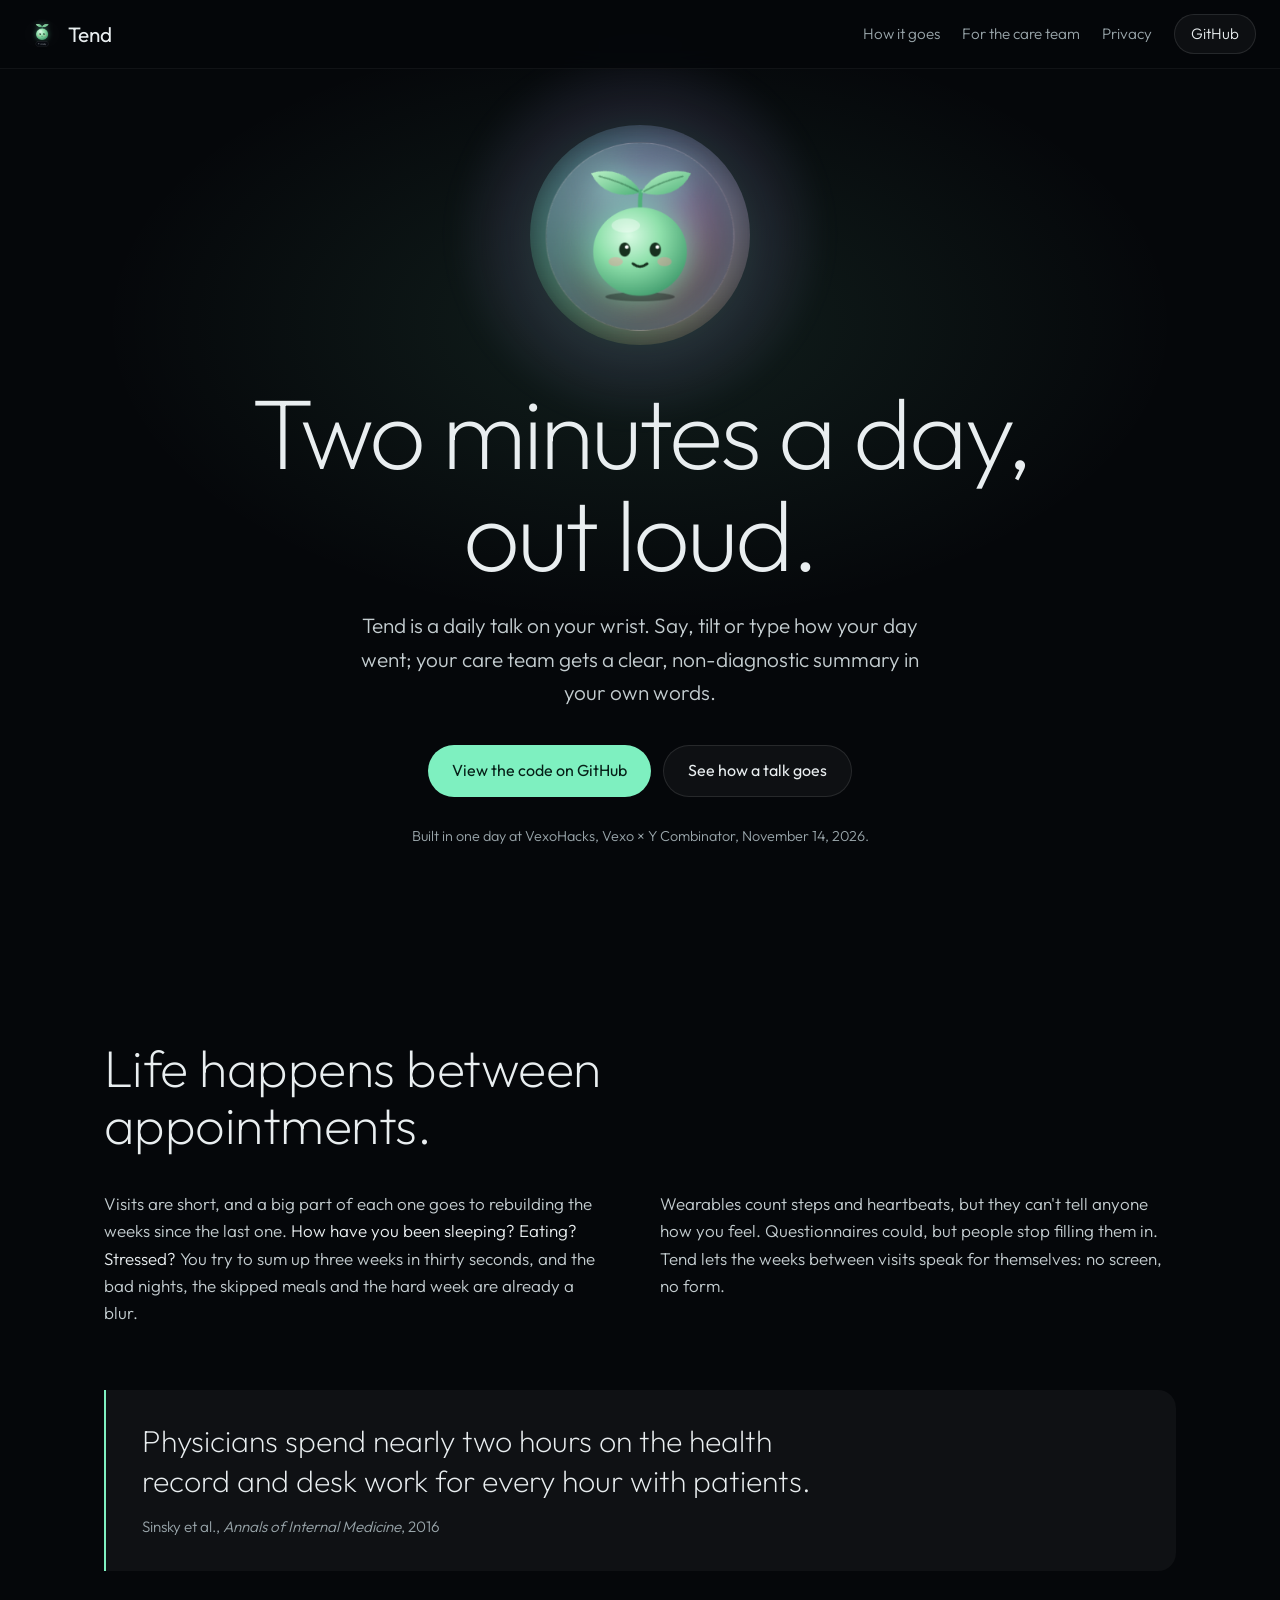
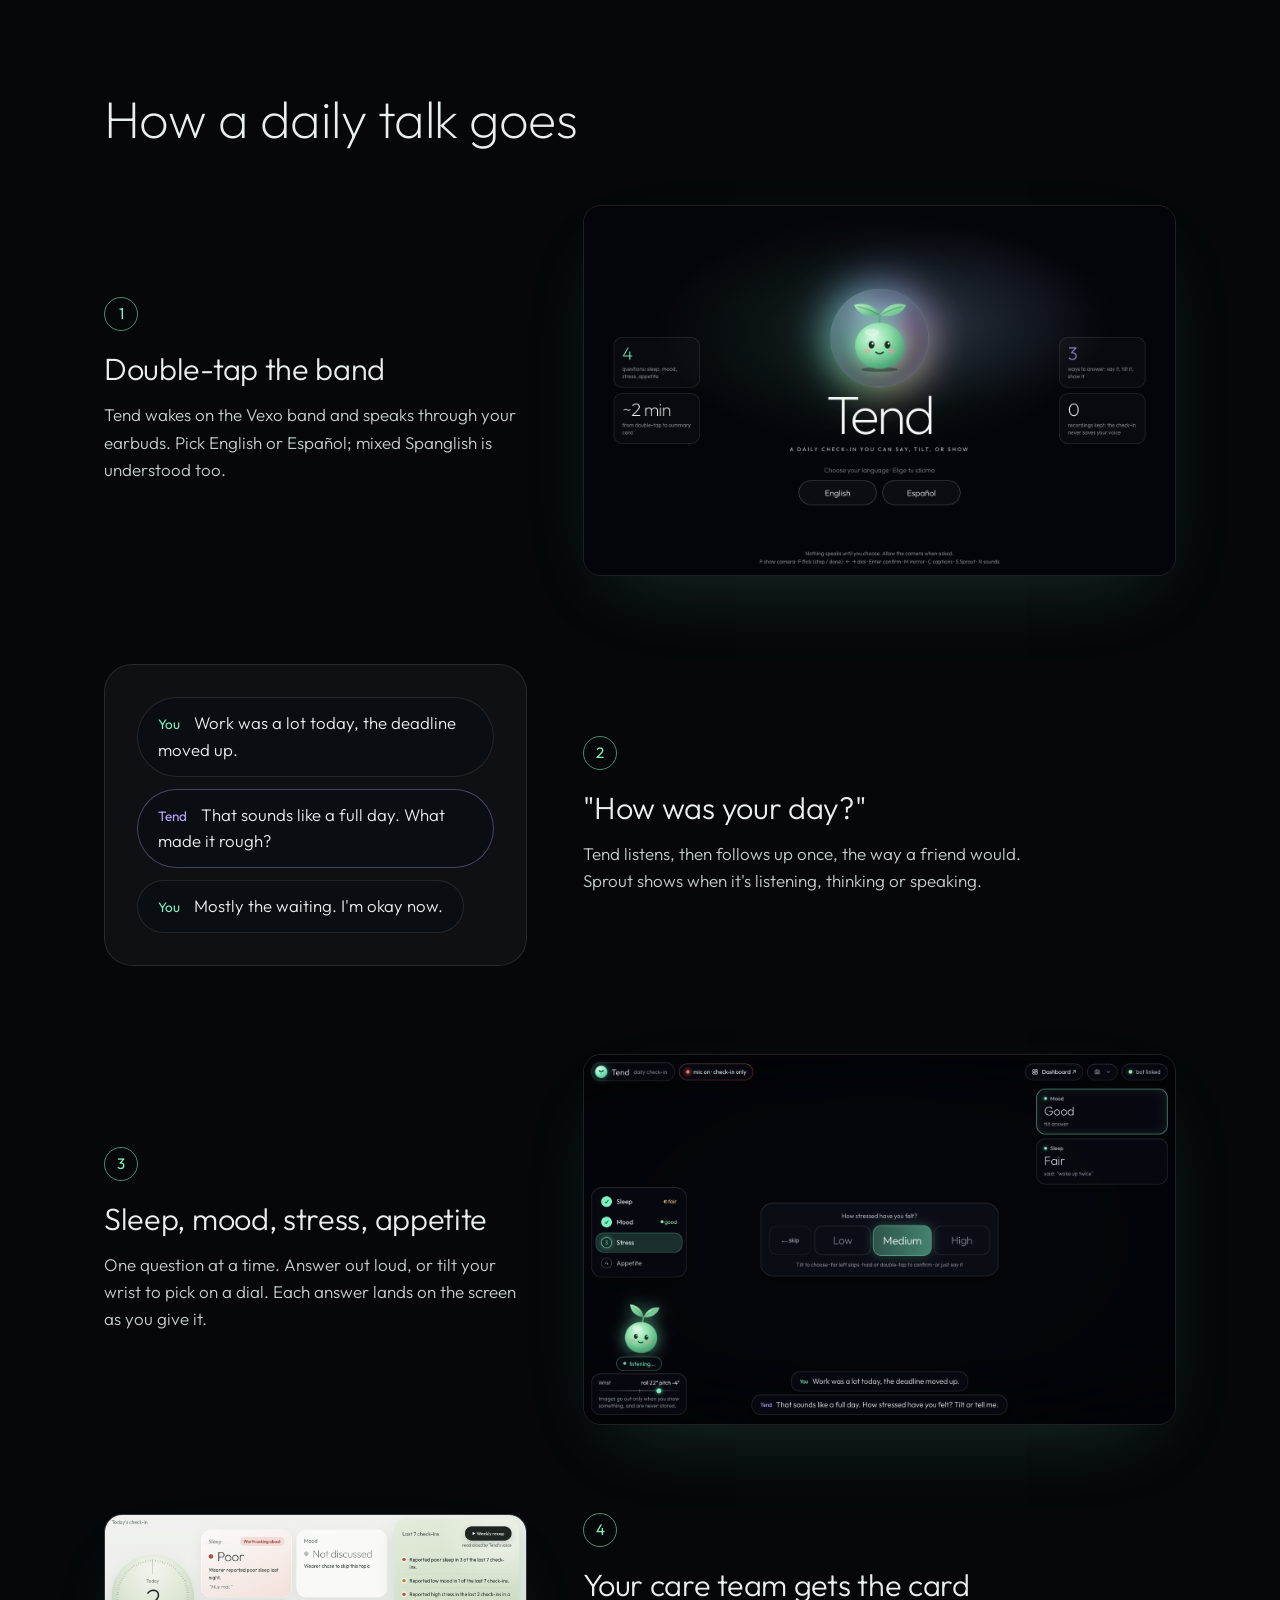
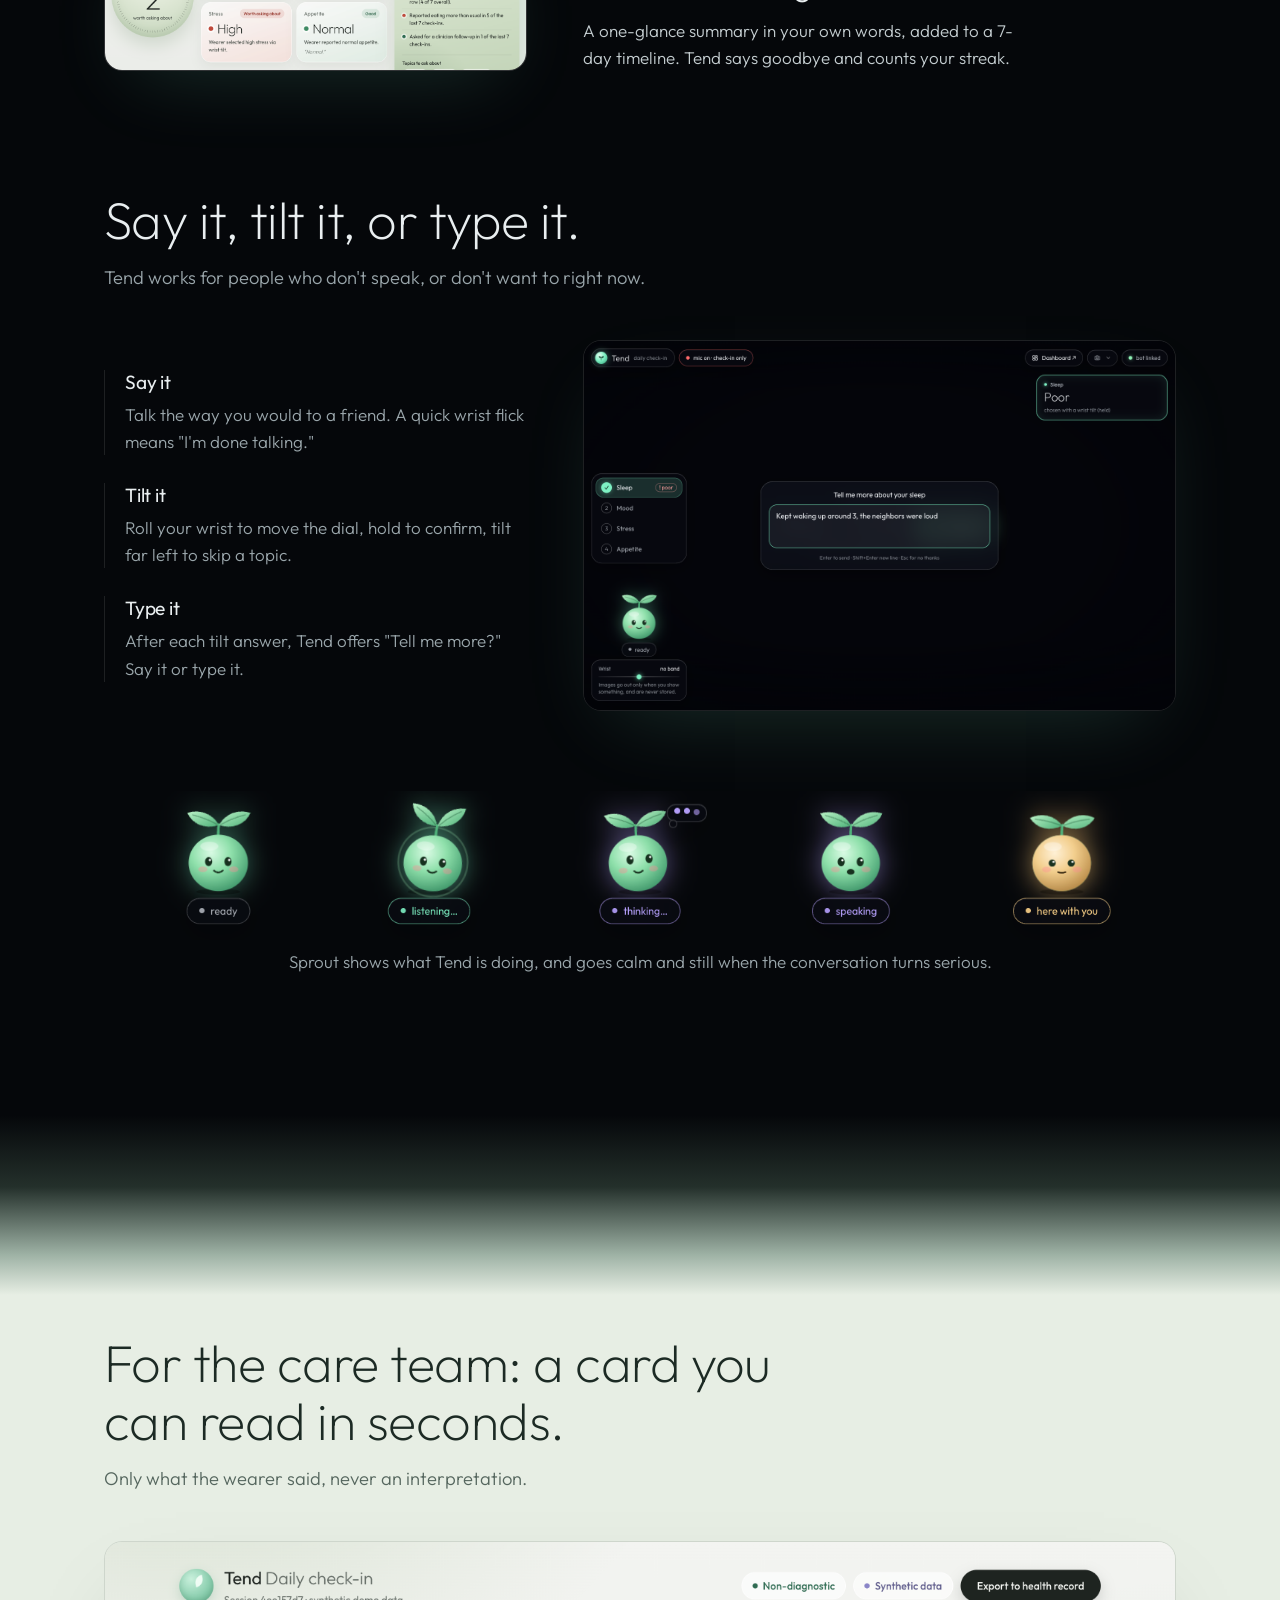
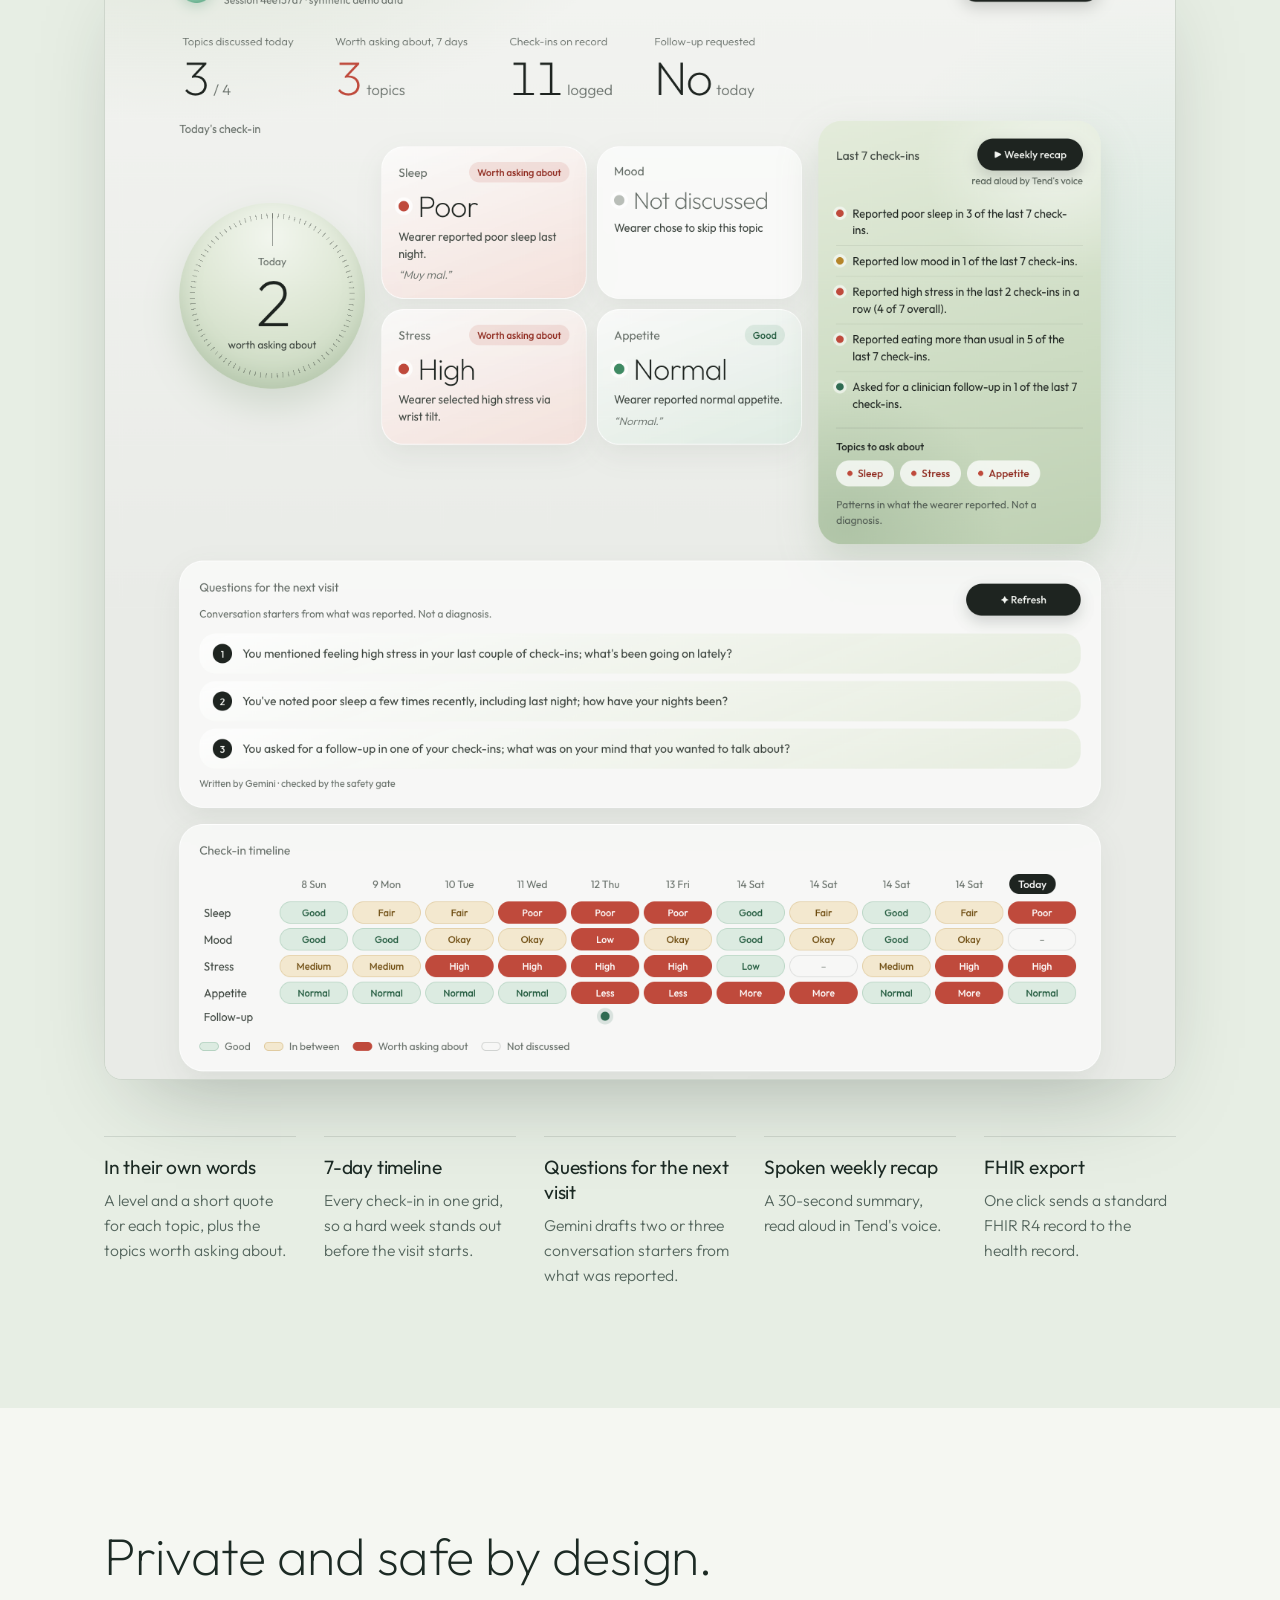
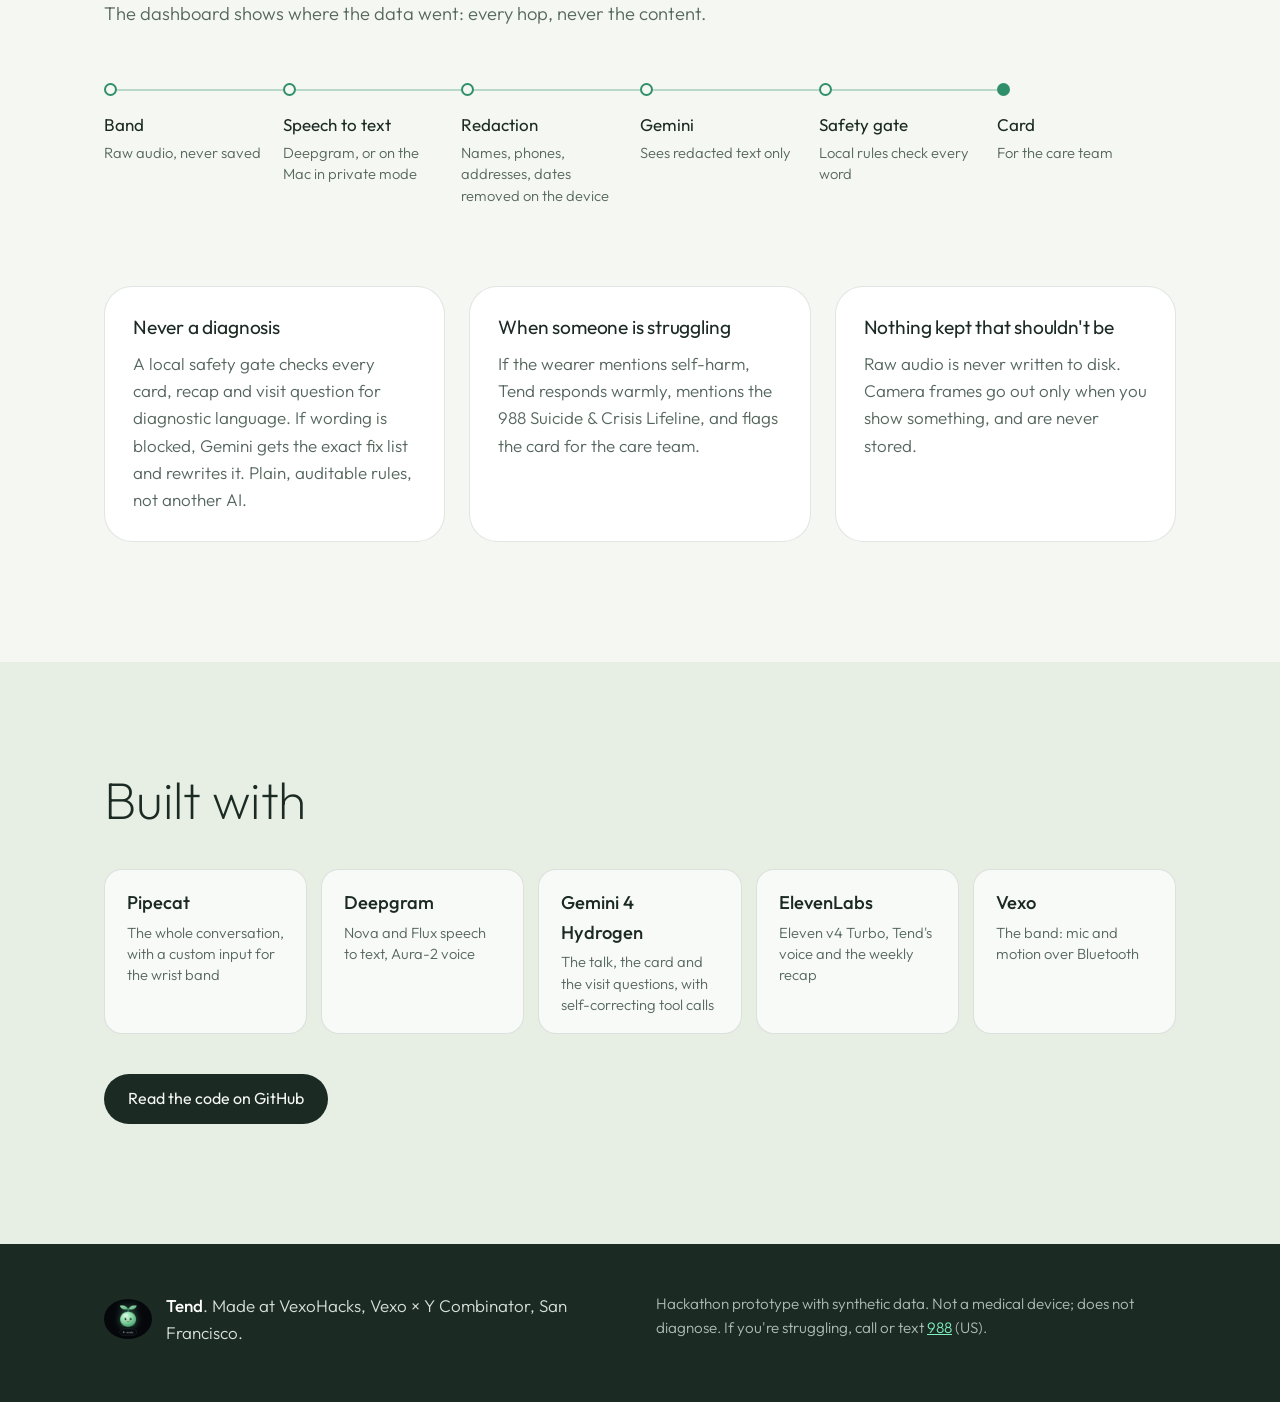
==== site/index.html @ bdfa95a0 "Landing page (static, Vercel-ready) in site/ Co-Authored-By: Claude Opus 5.5 <noreply@anthropic.com>" ====
<!doctype html>
<html lang="en">
<head>
<meta charset="utf-8">
<meta name="viewport" content="width=device-width, initial-scale=1">
<title>Tend: two minutes a day, out loud</title>
<meta name="description" content="Tend is a two-minute daily talk on your wrist. Say, tilt or type how your day went; your care team gets a clear, non-diagnostic summary in your own words.">
<meta property="og:title" content="Tend: two minutes a day, out loud">
<meta property="og:description" content="A two-minute daily talk on a wrist band. Your care team gets a clear, non-diagnostic summary in your own words.">
<meta property="og:image" content="assets/hud-start.png">
<meta name="theme-color" content="#05070a">
<link rel="icon" href="assets/sprout-hero.png">
<link rel="preconnect" href="https://fonts.googleapis.com">
<link rel="preconnect" href="https://fonts.gstatic.com" crossorigin>
<link href="https://fonts.googleapis.com/css2?family=Outfit:wght@200;300;400;500&display=swap" rel="stylesheet">
<link rel="stylesheet" href="assets/style.css">
</head>
<body>

<a class="skip" href="#main">Skip to content</a>

<header class="nav">
  <a class="brand" href="#top" aria-label="Tend, back to top">
    <img src="assets/sprout-ready.png" alt="" width="36" height="30">
    <span>Tend</span>
  </a>
  <nav aria-label="Sections">
    <a href="#how">How it goes</a>
    <a href="#care-team">For the care team</a>
    <a href="#privacy">Privacy</a>
    <a class="pill" href="https://github.com/jasqnlu/Vexo-Hacks-Bracelet">GitHub</a>
  </nav>
</header>

<main id="main">

<!-- HERO -->
<section class="hero" id="top">
  <div class="sprout-orb">
    <img src="assets/sprout-hero.png" alt="Sprout, Tend's seedling character: a round mint-green sprout with two leaves and a small smile, inside a glass bubble" width="280" height="280">
  </div>
  <h1>Two minutes a day,<br>out loud.</h1>
  <p class="lede">Tend is a daily talk on your wrist. Say, tilt or type how your day went; your care team gets a clear, non-diagnostic summary in your own words.</p>
  <div class="actions">
    <a class="btn btn-mint" href="https://github.com/jasqnlu/Vexo-Hacks-Bracelet">View the code on GitHub</a>
    <a class="btn btn-ghost" href="#how">See how a talk goes</a>
  </div>
  <p class="made">Built in one day at VexoHacks, Vexo × Y Combinator, November 14, 2026.</p>
</section>

<!-- PROBLEM -->
<section class="problem wrap">
  <h2>Life happens between appointments.</h2>
  <div class="problem-grid">
    <p>Visits are short, and a big part of each one goes to rebuilding the weeks since the last one. <em>How have you been sleeping? Eating? Stressed?</em> You try to sum up three weeks in thirty seconds, and the bad nights, the skipped meals and the hard week are already a blur.</p>
    <p>Wearables count steps and heartbeats, but they can't tell anyone how you feel. Questionnaires could, but people stop filling them in. Tend lets the weeks between visits speak for themselves: no screen, no form.</p>
  </div>
  <figure class="stat">
    <blockquote>Physicians spend nearly two hours on the health record and desk work for every hour with patients.</blockquote>
    <figcaption>Sinsky et al., <cite>Annals of Internal Medicine</cite>, 2016</figcaption>
  </figure>
</section>

<!-- HOW -->
<section class="how wrap" id="how">
  <h2>How a daily talk goes</h2>
  <ol class="steps">
    <li class="step">
      <div class="step-text">
        <span class="num" aria-hidden="true">1</span>
        <h3>Double-tap the band</h3>
        <p>Tend wakes on the Vexo band and speaks through your earbuds. Pick English or Español; mixed Spanglish is understood too.</p>
      </div>
      <figure class="shot"><img src="assets/hud-start.png" alt="Tend start screen: Sprout in a glowing bubble above the word Tend, with buttons for English and Español" loading="lazy" width="1440" height="900"></figure>
    </li>
    <li class="step">
      <div class="step-text">
        <span class="num" aria-hidden="true">2</span>
        <h3>"How was your day?"</h3>
        <p>Tend listens, then follows up once, the way a friend would. Sprout shows when it's listening, thinking or speaking.</p>
      </div>
      <figure class="talk" aria-label="Example exchange">
        <p class="bubble you"><b>You</b> Work was a lot today, the deadline moved up.</p>
        <p class="bubble tend"><b>Tend</b> That sounds like a full day. What made it rough?</p>
        <p class="bubble you"><b>You</b> Mostly the waiting. I'm okay now.</p>
      </figure>
    </li>
    <li class="step">
      <div class="step-text">
        <span class="num" aria-hidden="true">3</span>
        <h3>Sleep, mood, stress, appetite</h3>
        <p>One question at a time. Answer out loud, or tilt your wrist to pick on a dial. Each answer lands on the screen as you give it.</p>
      </div>
      <figure class="shot"><img src="assets/hud-live.png" alt="Live check-in screen: a dial asks how stressed you have felt with Low, Medium and High, Medium highlighted; captions show the wearer's words and Tend's reply" loading="lazy" width="1440" height="900"></figure>
    </li>
    <li class="step">
      <div class="step-text">
        <span class="num" aria-hidden="true">4</span>
        <h3>Your care team gets the card</h3>
        <p>A one-glance summary in your own words, added to a 7-day timeline. Tend says goodbye and counts your streak.</p>
      </div>
      <figure class="shot light"><img src="assets/dash-today.png" alt="Today on the care team dashboard: sleep poor with the quote Muy mal, mood not discussed, stress high chosen by wrist tilt, appetite normal" loading="lazy" width="1280" height="470"></figure>
    </li>
  </ol>
</section>

<!-- SAY TILT TYPE -->
<section class="modes wrap">
  <h2>Say it, tilt it, or type it.</h2>
  <p class="sub">Tend works for people who don't speak, or don't want to right now.</p>
  <div class="modes-grid">
    <ul class="mode-list">
      <li><h3>Say it</h3><p>Talk the way you would to a friend. A quick wrist flick means "I'm done talking."</p></li>
      <li><h3>Tilt it</h3><p>Roll your wrist to move the dial, hold to confirm, tilt far left to skip a topic.</p></li>
      <li><h3>Type it</h3><p>After each tilt answer, Tend offers "Tell me more?" Say it or type it.</p></li>
    </ul>
    <figure class="shot"><img src="assets/hud-typebox.png" alt="Tell me more about your sleep: a text box with the typed answer 'Kept waking up around 3, the neighbors were loud'" loading="lazy" width="1440" height="900"></figure>
  </div>
  <figure class="sprouts">
    <img src="assets/sprout-states.png" alt="Five Sprout states side by side: ready, listening, thinking, speaking, and here with you, where Sprout turns warm amber" loading="lazy" width="1440" height="200">
    <figcaption>Sprout shows what Tend is doing, and goes calm and still when the conversation turns serious.</figcaption>
  </figure>
</section>

<!-- CARE TEAM -->
<div class="dawn" aria-hidden="true"></div>
<section class="care" id="care-team">
  <div class="wrap">
    <h2>For the care team: a card you can read in seconds.</h2>
    <p class="sub">Only what the wearer said, never an interpretation.</p>
    <figure class="shot dash"><img src="assets/dashboard.png" alt="Full care team dashboard: today's four topic tiles, a 7-day overview with topics to ask about, three questions for the next visit, and a check-in timeline" loading="lazy" width="1440" height="1530"></figure>
    <ul class="care-grid">
      <li><h3>In their own words</h3><p>A level and a short quote for each topic, plus the topics worth asking about.</p></li>
      <li><h3>7-day timeline</h3><p>Every check-in in one grid, so a hard week stands out before the visit starts.</p></li>
      <li><h3>Questions for the next visit</h3><p>Gemini drafts two or three conversation starters from what was reported.</p></li>
      <li><h3>Spoken weekly recap</h3><p>A 30-second summary, read aloud in Tend's voice.</p></li>
      <li><h3>FHIR export</h3><p>One click sends a standard FHIR R4 record to the health record.</p></li>
    </ul>
  </div>
</section>

<!-- PRIVACY -->
<section class="privacy" id="privacy">
  <div class="wrap">
    <h2>Private and safe by design.</h2>
    <p class="sub">The dashboard shows where the data went: every hop, never the content.</p>
    <ol class="trail" aria-label="Where the data goes">
      <li><b>Band</b><span>Raw audio, never saved</span></li>
      <li><b>Speech to text</b><span>Deepgram, or on the Mac in private mode</span></li>
      <li><b>Redaction</b><span>Names, phones, addresses, dates removed on the device</span></li>
      <li><b>Gemini</b><span>Sees redacted text only</span></li>
      <li><b>Safety gate</b><span>Local rules check every word</span></li>
      <li><b>Card</b><span>For the care team</span></li>
    </ol>
    <div class="safety">
      <div>
        <h3>Never a diagnosis</h3>
        <p>A local safety gate checks every card, recap and visit question for diagnostic language. If wording is blocked, Gemini gets the exact fix list and rewrites it. Plain, auditable rules, not another AI.</p>
      </div>
      <div>
        <h3>When someone is struggling</h3>
        <p>If the wearer mentions self-harm, Tend responds warmly, mentions the 988 Suicide &amp; Crisis Lifeline, and flags the card for the care team.</p>
      </div>
      <div>
        <h3>Nothing kept that shouldn't be</h3>
        <p>Raw audio is never written to disk. Camera frames go out only when you show something, and are never stored.</p>
      </div>
    </div>
  </div>
</section>

<!-- BUILT WITH -->
<section class="built" id="built">
  <div class="wrap">
    <h2>Built with</h2>
    <ul class="badges">
      <li><b>Pipecat</b><span>The whole conversation, with a custom input for the wrist band</span></li>
      <li><b>Deepgram</b><span>Nova and Flux speech to text, Aura-2 voice</span></li>
      <li><b>Gemini 4 Hydrogen</b><span>The talk, the card and the visit questions, with self-correcting tool calls</span></li>
      <li><b>ElevenLabs</b><span>Eleven v4 Turbo, Tend's voice and the weekly recap</span></li>
      <li><b>Vexo</b><span>The band: mic and motion over Bluetooth</span></li>
    </ul>
    <a class="btn btn-dark" href="https://github.com/jasqnlu/Vexo-Hacks-Bracelet">Read the code on GitHub</a>
  </div>
</section>

</main>

<footer class="foot">
  <div class="wrap foot-inner">
    <div class="foot-brand">
      <img src="assets/sprout-ready.png" alt="" width="48" height="40">
      <p><b>Tend</b>. Made at VexoHacks, Vexo × Y Combinator, San Francisco.</p>
    </div>
    <p class="disclaimer">Hackathon prototype with synthetic data. Not a medical device; does not diagnose. If you're struggling, call or text <a href="tel:988">988</a> (US).</p>
  </div>
</footer>

</body>
</html>
---- site/assets/style.css ----
:root {
  --night: #05070a;
  --night-2: #0b1013;
  --glass: rgba(255, 255, 255, 0.04);
  --glass-line: rgba(255, 255, 255, 0.10);
  --mint: #7ef0c0;
  --mint-deep: #2f8f6a;
  --lilac: #b9a6ff;
  --amber: #f2c27b;
  --moon: #e9eef0;
  --moon-dim: #9aa6ab;
  --sage: #e7eee4;
  --paper: #f5f7f2;
  --ink: #1c2a24;
  --ink-dim: #55665e;
  --sage-line: rgba(28, 42, 36, 0.12);
  --flag: #c44a3e;
  --radius-lg: 28px;
  --radius-md: 18px;
  --wrap: 1120px;
}

*, *::before, *::after { box-sizing: border-box; }
html { scroll-behavior: smooth; -webkit-text-size-adjust: 100%; }
body {
  margin: 0;
  background: var(--night);
  color: var(--moon);
  font-family: "Outfit", system-ui, -apple-system, "Segoe UI", sans-serif;
  font-weight: 300;
  font-size: 1.0625rem;
  line-height: 1.6;
  overflow-x: hidden;
}
img { max-width: 100%; height: auto; display: block; }
a { color: inherit; }
h1, h2, h3 { margin: 0; font-weight: 300; letter-spacing: -0.01em; }
h2 { font-size: clamp(2rem, 4.2vw, 3.25rem); line-height: 1.1; font-weight: 200; max-width: 20ch; }
h3 { font-size: 1.2rem; font-weight: 400; line-height: 1.3; }
p { margin: 0; }
:focus-visible { outline: 2px solid var(--mint); outline-offset: 3px; border-radius: 8px; }

.wrap { max-width: var(--wrap); margin: 0 auto; padding-inline: 24px; }
.sub { color: var(--moon-dim); margin-top: 14px; font-size: 1.15rem; max-width: 52ch; }

.skip { position: absolute; left: -999px; top: 8px; background: var(--mint); color: var(--night); padding: 8px 14px; border-radius: 999px; z-index: 10; }
.skip:focus { left: 12px; }

/* nav */
.nav {
  position: sticky; top: 0; z-index: 5;
  display: flex; align-items: center; justify-content: space-between; gap: 16px;
  padding: 14px 24px;
  background: rgba(5, 7, 10, 0.72);
  backdrop-filter: blur(14px); -webkit-backdrop-filter: blur(14px);
  border-bottom: 1px solid rgba(255,255,255,0.05);
}
.brand { display: flex; align-items: center; gap: 8px; text-decoration: none; font-size: 1.3rem; font-weight: 400; }
.brand img { width: 36px; height: 30px; object-fit: cover; border-radius: 50%; }
.nav nav { display: flex; align-items: center; gap: 22px; font-size: 0.95rem; }
.nav nav a { text-decoration: none; color: var(--moon-dim); }
.nav nav a:hover { color: var(--moon); }
.nav .pill { color: var(--moon); border: 1px solid var(--glass-line); padding: 7px 16px; border-radius: 999px; background: var(--glass); }

/* buttons */
.btn {
  display: inline-flex; align-items: center; justify-content: center;
  min-height: 48px; padding: 12px 24px; border-radius: 999px;
  text-decoration: none; font-weight: 400; font-size: 1rem;
  transition: transform .2s ease, background-color .2s ease, border-color .2s ease;
}
.btn:active { transform: scale(0.98); }
.btn-mint { background: var(--mint); color: #062018; }
.btn-mint:hover { background: #9ff5d2; }
.btn-ghost { border: 1px solid var(--glass-line); background: var(--glass); color: var(--moon); }
.btn-ghost:hover { border-color: rgba(126,240,192,0.5); }
.btn-dark { background: var(--ink); color: var(--paper); margin-top: 40px; }
.btn-dark:hover { background: #2c4037; }

/* hero */
.hero {
  position: relative;
  min-height: calc(100svh - 64px);
  display: flex; flex-direction: column; align-items: center; justify-content: center;
  text-align: center; padding: 56px 24px 72px;
  background: radial-gradient(60% 50% at 50% 30%, rgba(126,240,192,0.10), transparent 70%), var(--night);
}
.sprout-orb { position: relative; width: clamp(150px, 22vw, 220px); aspect-ratio: 1; margin-bottom: 36px; }
.sprout-orb::before {
  content: ""; position: absolute; inset: -40%;
  background: radial-gradient(circle, rgba(126,240,192,0.32), rgba(185,166,255,0.10) 45%, transparent 68%);
  filter: blur(10px);
  animation: breathe 6s ease-in-out infinite;
}
.sprout-orb img { position: relative; width: 100%; height: 100%; border-radius: 50%; object-fit: cover; }
@keyframes breathe { 0%, 100% { opacity: .65; transform: scale(.94); } 50% { opacity: 1; transform: scale(1.04); } }
.hero h1 { font-size: clamp(2.75rem, 8vw, 6.25rem); font-weight: 200; line-height: 1.02; letter-spacing: -0.03em; }
.lede { margin-top: 24px; max-width: 40ch; font-size: clamp(1.1rem, 1.8vw, 1.3rem); color: #c4cdd0; }
.actions { display: flex; flex-wrap: wrap; gap: 12px; justify-content: center; margin-top: 36px; }
.made { margin-top: 28px; font-size: 0.9rem; color: var(--moon-dim); }

/* problem */
.problem { padding-top: 120px; padding-bottom: 120px; }
.problem-grid { display: grid; grid-template-columns: 1fr 1fr; gap: 40px; margin-top: 36px; color: #c4cdd0; }
.problem-grid p { max-width: 46ch; }
.problem-grid em { color: var(--moon); font-style: normal; }
.stat { margin: 64px 0 0; padding: 32px 36px; border-left: 2px solid var(--mint); background: var(--glass); border-radius: 0 var(--radius-md) var(--radius-md) 0; }
.stat blockquote { margin: 0; font-size: clamp(1.35rem, 2.6vw, 1.9rem); font-weight: 200; line-height: 1.3; max-width: 34ch; }
.stat figcaption { margin-top: 14px; color: var(--moon-dim); font-size: 0.95rem; }

/* steps */
.how { padding-bottom: 120px; }
.steps { list-style: none; padding: 0; margin: 56px 0 0; display: grid; gap: 88px; }
.step { display: grid; grid-template-columns: minmax(0, 5fr) minmax(0, 7fr); gap: 56px; align-items: center; }
.step:nth-child(even) .step-text { order: 2; }
.step-text h3 { font-size: clamp(1.5rem, 2.4vw, 2rem); font-weight: 300; margin: 18px 0 12px; }
.step-text p { color: #c4cdd0; max-width: 40ch; }
.num {
  display: inline-grid; place-items: center; width: 34px; height: 34px; border-radius: 50%;
  border: 1px solid rgba(126,240,192,0.55); color: var(--mint); font-size: 0.95rem; font-weight: 400;
}
.shot { margin: 0; border-radius: var(--radius-md); overflow: hidden; border: 1px solid var(--glass-line); box-shadow: 0 30px 80px -30px rgba(126,240,192,0.18); }
.shot.light { border-color: rgba(255,255,255,0.18); }

.talk { margin: 0; display: grid; gap: 12px; padding: 32px; border-radius: var(--radius-lg); background: var(--glass); border: 1px solid var(--glass-line); }
.bubble { padding: 12px 20px; border-radius: 999px; border: 1px solid var(--glass-line); background: rgba(10,14,18,0.9); width: fit-content; max-width: 100%; font-size: 1.05rem; }
.bubble b { font-weight: 400; font-size: 0.85rem; margin-right: 10px; }
.bubble.you b { color: var(--mint); }
.bubble.tend { justify-self: end; border-color: rgba(185,166,255,0.35); }
.bubble.tend b { color: var(--lilac); }

/* modes */
.modes { padding-bottom: 140px; }
.modes-grid { display: grid; grid-template-columns: minmax(0, 5fr) minmax(0, 7fr); gap: 56px; align-items: center; margin-top: 48px; }
.mode-list { list-style: none; margin: 0; padding: 0; display: grid; gap: 28px; }
.mode-list li { padding-left: 20px; border-left: 1px solid var(--glass-line); }
.mode-list p { color: var(--moon-dim); margin-top: 6px; max-width: 38ch; }
.sprouts { margin: 80px 0 0; }
.sprouts img { width: 100%; border-radius: var(--radius-md); }
.sprouts figcaption { text-align: center; color: var(--moon-dim); margin-top: 8px; }

/* night to day transition */
.dawn { height: 180px; background: linear-gradient(180deg, var(--night) 0%, #24302b 40%, #9fb3a6 78%, var(--sage) 100%); }

/* care team (light) */
.care, .privacy, .built { color: var(--ink); }
.care { background: var(--sage); padding: 40px 0 120px; }
.care .sub, .privacy .sub { color: var(--ink-dim); }
.care .shot { margin-top: 48px; border-color: var(--sage-line); box-shadow: 0 40px 90px -40px rgba(28,42,36,0.35); }
.care-grid { list-style: none; padding: 0; margin: 56px 0 0; display: grid; grid-template-columns: repeat(5, minmax(0, 1fr)); gap: 28px; }
.care-grid li { border-top: 1px solid var(--sage-line); padding-top: 18px; }
.care-grid p { color: var(--ink-dim); margin-top: 8px; font-size: 0.98rem; }

/* privacy */
.privacy { background: var(--paper); padding: 120px 0; }
.trail { list-style: none; padding: 0; margin: 48px 0 0; display: grid; grid-template-columns: repeat(6, minmax(0, 1fr)); counter-reset: hop; position: relative; }
.trail li { position: relative; padding: 34px 14px 0 0; }
.trail li::before {
  content: ""; position: absolute; top: 6px; left: 0; width: 13px; height: 13px; border-radius: 50%;
  background: var(--paper); border: 2px solid var(--mint-deep); z-index: 1;
}
.trail li::after { content: ""; position: absolute; top: 12px; left: 13px; right: 0; height: 2px; background: rgba(47,143,106,0.3); }
.trail li:last-child::after { display: none; }
.trail li:last-child::before { background: var(--mint-deep); }
.trail b { display: block; font-weight: 400; }
.trail span { display: block; color: var(--ink-dim); font-size: 0.92rem; margin-top: 4px; line-height: 1.45; }
.safety { display: grid; grid-template-columns: repeat(3, minmax(0, 1fr)); gap: 24px; margin-top: 80px; }
.safety > div { background: #fff; border: 1px solid var(--sage-line); border-radius: var(--radius-lg); padding: 28px; }
.safety p { color: var(--ink-dim); margin-top: 10px; }

/* built with */
.built { background: var(--sage); padding: 110px 0 120px; }
.badges { list-style: none; padding: 0; margin: 40px 0 0; display: flex; flex-wrap: wrap; gap: 14px; }
.badges li { background: rgba(255,255,255,0.7); border: 1px solid var(--sage-line); border-radius: var(--radius-md); padding: 18px 22px; flex: 1 1 200px; }
.badges b { display: block; font-weight: 500; font-size: 1.15rem; }
.badges span { display: block; color: var(--ink-dim); font-size: 0.92rem; margin-top: 4px; line-height: 1.45; }

/* footer */
.foot { background: var(--ink); color: #d6dfd9; padding: 48px 0 56px; }
.foot-inner { display: grid; grid-template-columns: 1fr 1fr; gap: 32px; align-items: start; }
.foot-brand { display: flex; gap: 14px; align-items: center; }
.foot-brand img { border-radius: 50%; width: 48px; height: 40px; object-fit: cover; }
.foot-brand b { font-weight: 500; color: #fff; }
.disclaimer { color: #aebcb4; font-size: 0.95rem; max-width: 52ch; }
.disclaimer a { color: var(--mint); }

/* responsive */
@media (max-width: 960px) {
  .care-grid { grid-template-columns: repeat(2, minmax(0, 1fr)); }
  .trail { grid-template-columns: 1fr; gap: 0; }
  .trail li { padding: 0 0 26px 34px; }
  .trail li::before { top: 5px; }
  .trail li::after { top: 18px; bottom: 0; left: 6px; right: auto; width: 2px; height: auto; }
  .safety { grid-template-columns: 1fr; }
}
@media (max-width: 760px) {
  .nav nav a:not(.pill) { display: none; }
  .problem { padding-top: 80px; padding-bottom: 80px; }
  .problem-grid, .step, .modes-grid, .foot-inner { grid-template-columns: 1fr; gap: 24px; }
  .step:nth-child(even) .step-text { order: 0; }
  .steps { gap: 64px; }
  .stat { padding: 24px; }
  .talk { padding: 20px; }
  .bubble { border-radius: 18px; }
  .care-grid { grid-template-columns: 1fr; }
  .sprouts { overflow-x: auto; } .sprouts img { width: 720px; max-width: none; }
  .dawn { height: 140px; }
}
@media (max-width: 420px) {
  .wrap { padding-inline: 16px; }
  .hero { padding: 40px 16px 56px; }
  .actions .btn { width: 100%; }
}
@media (prefers-reduced-motion: reduce) {
  html { scroll-behavior: auto; }
  .sprout-orb::before { animation: none; opacity: .85; }
  .btn { transition: none; }
}
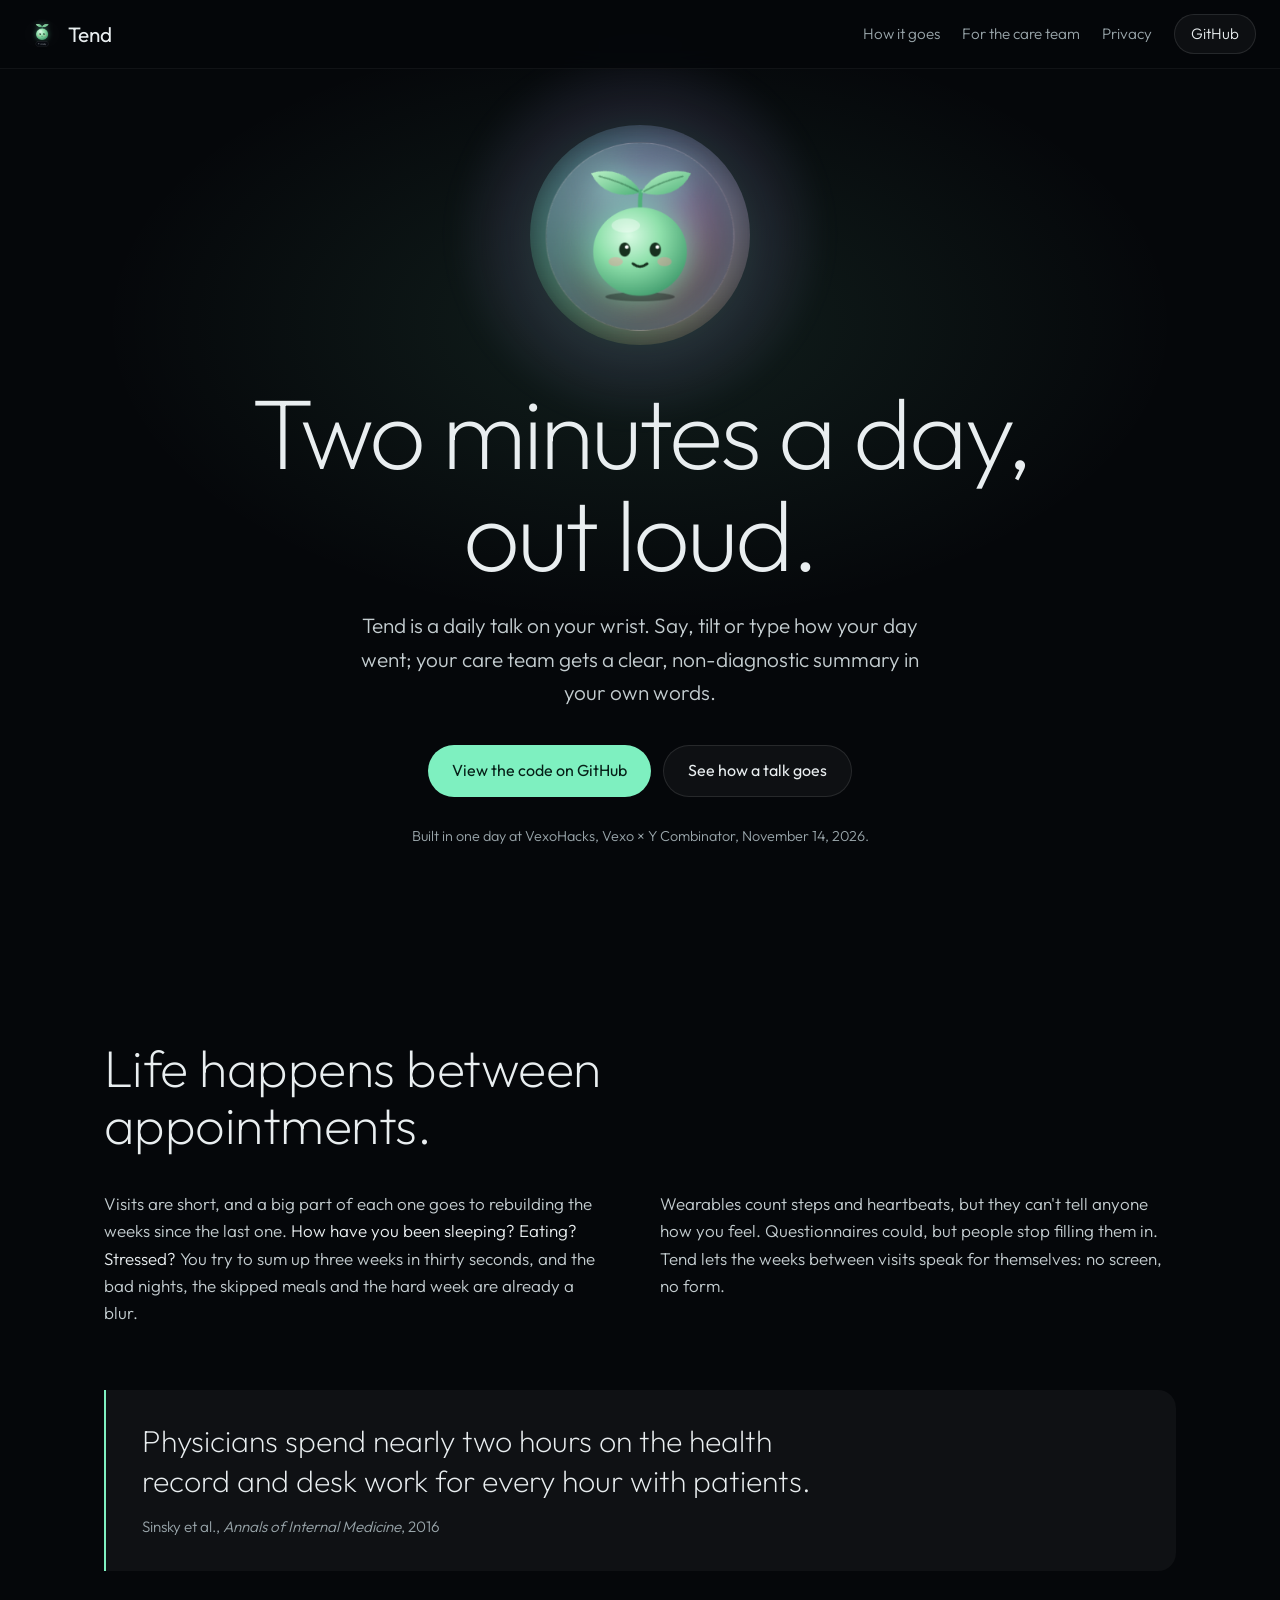
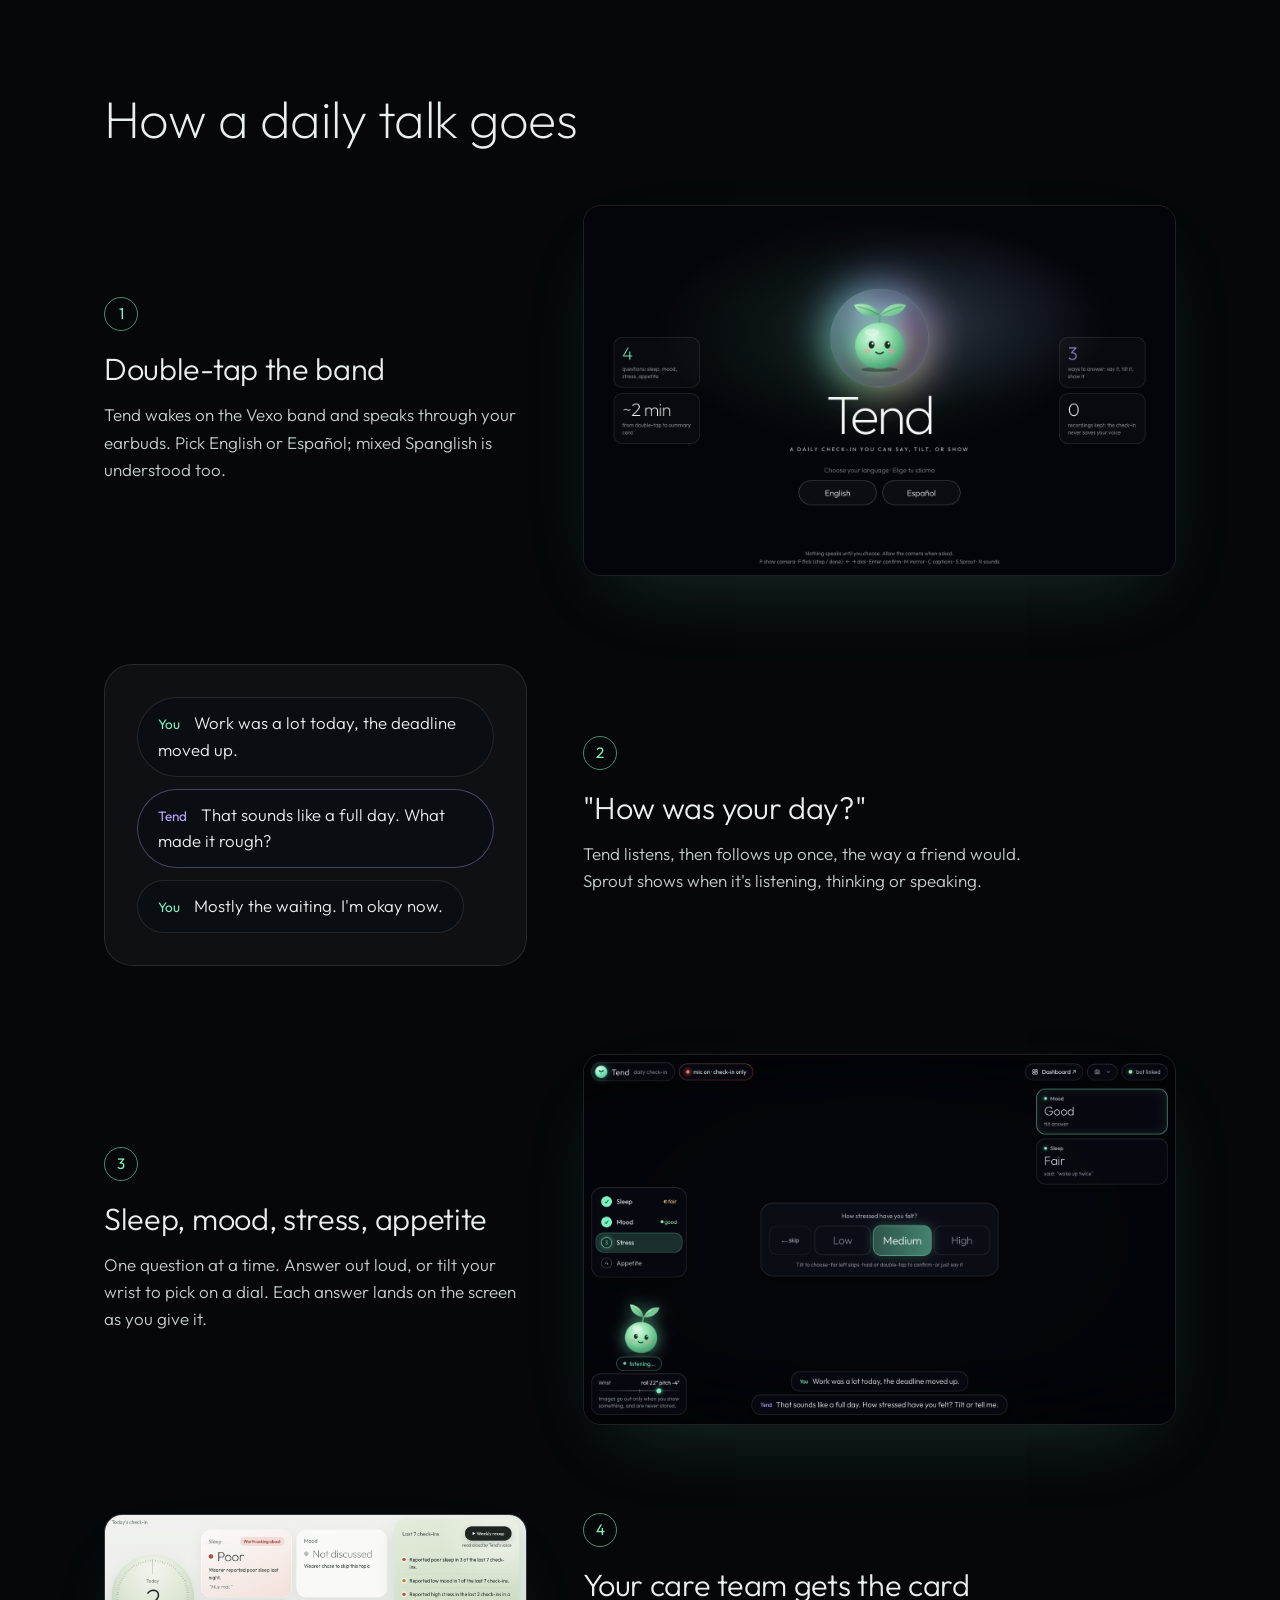
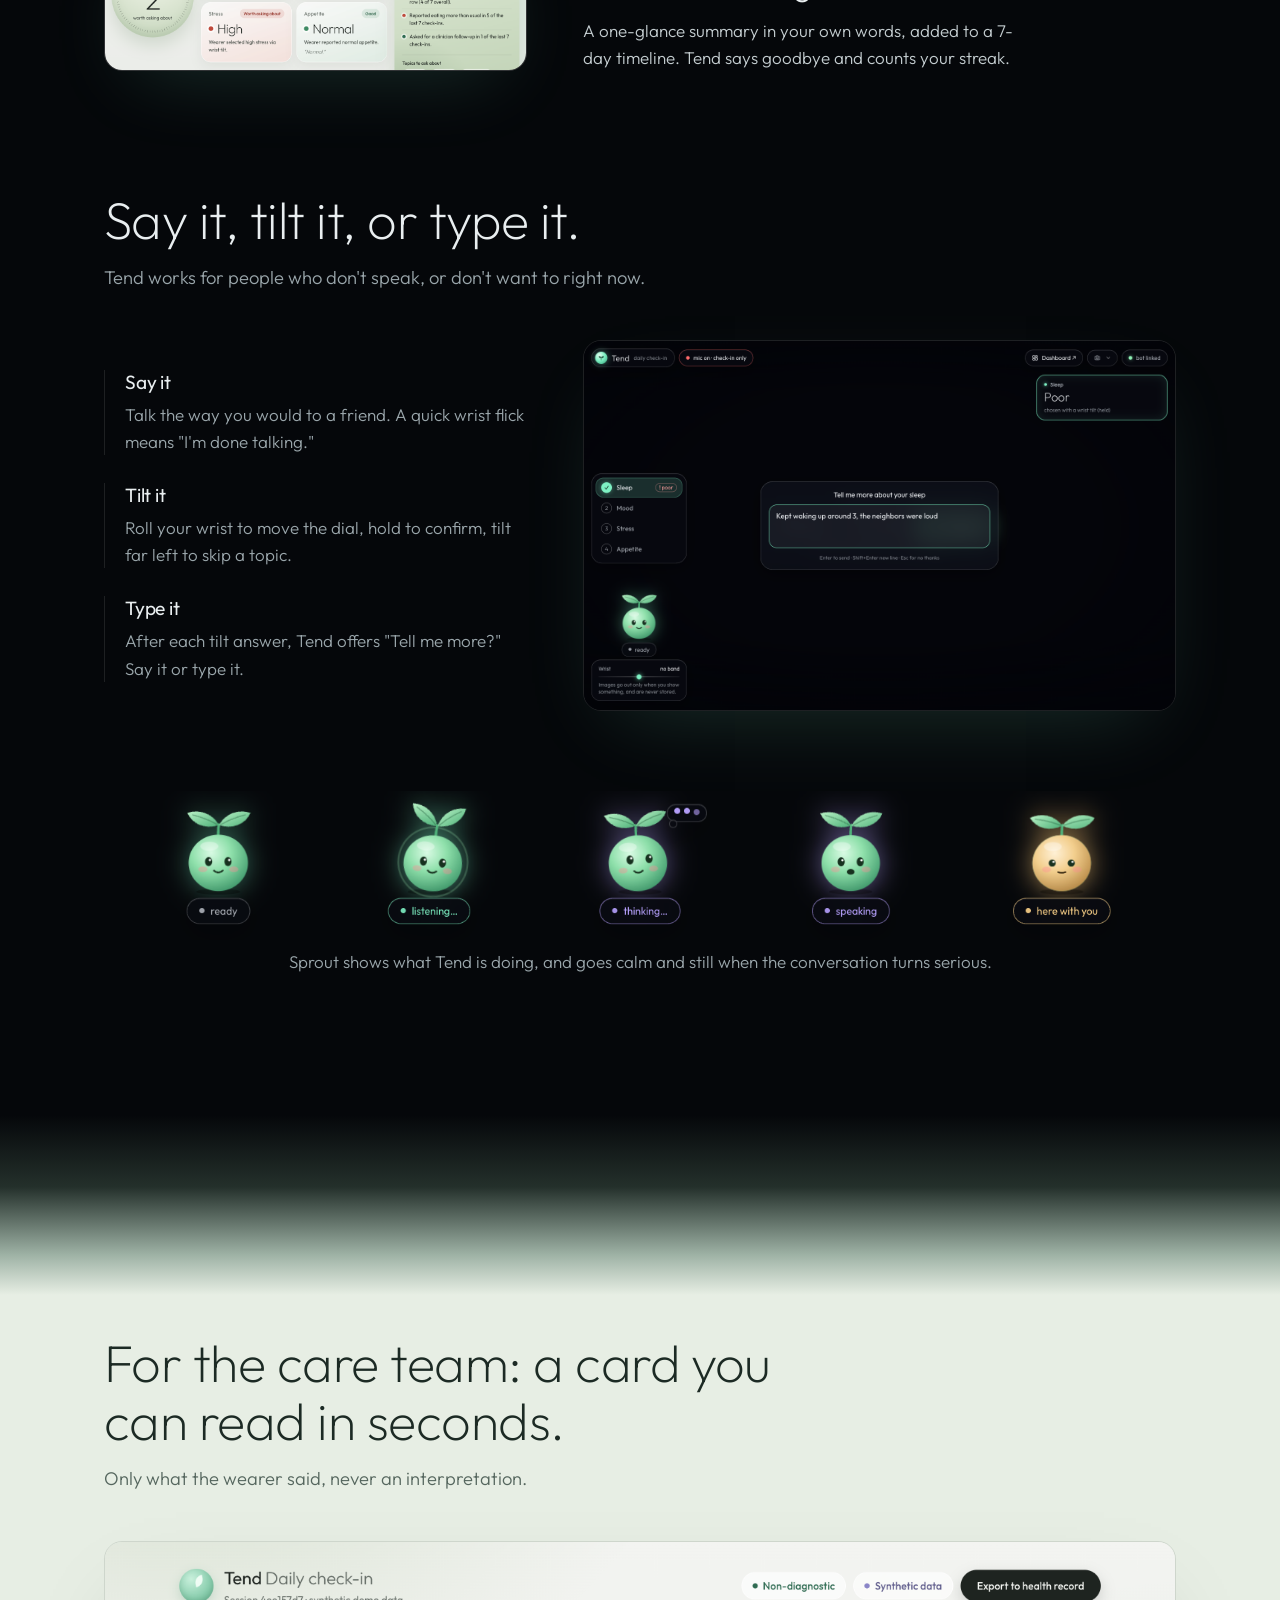
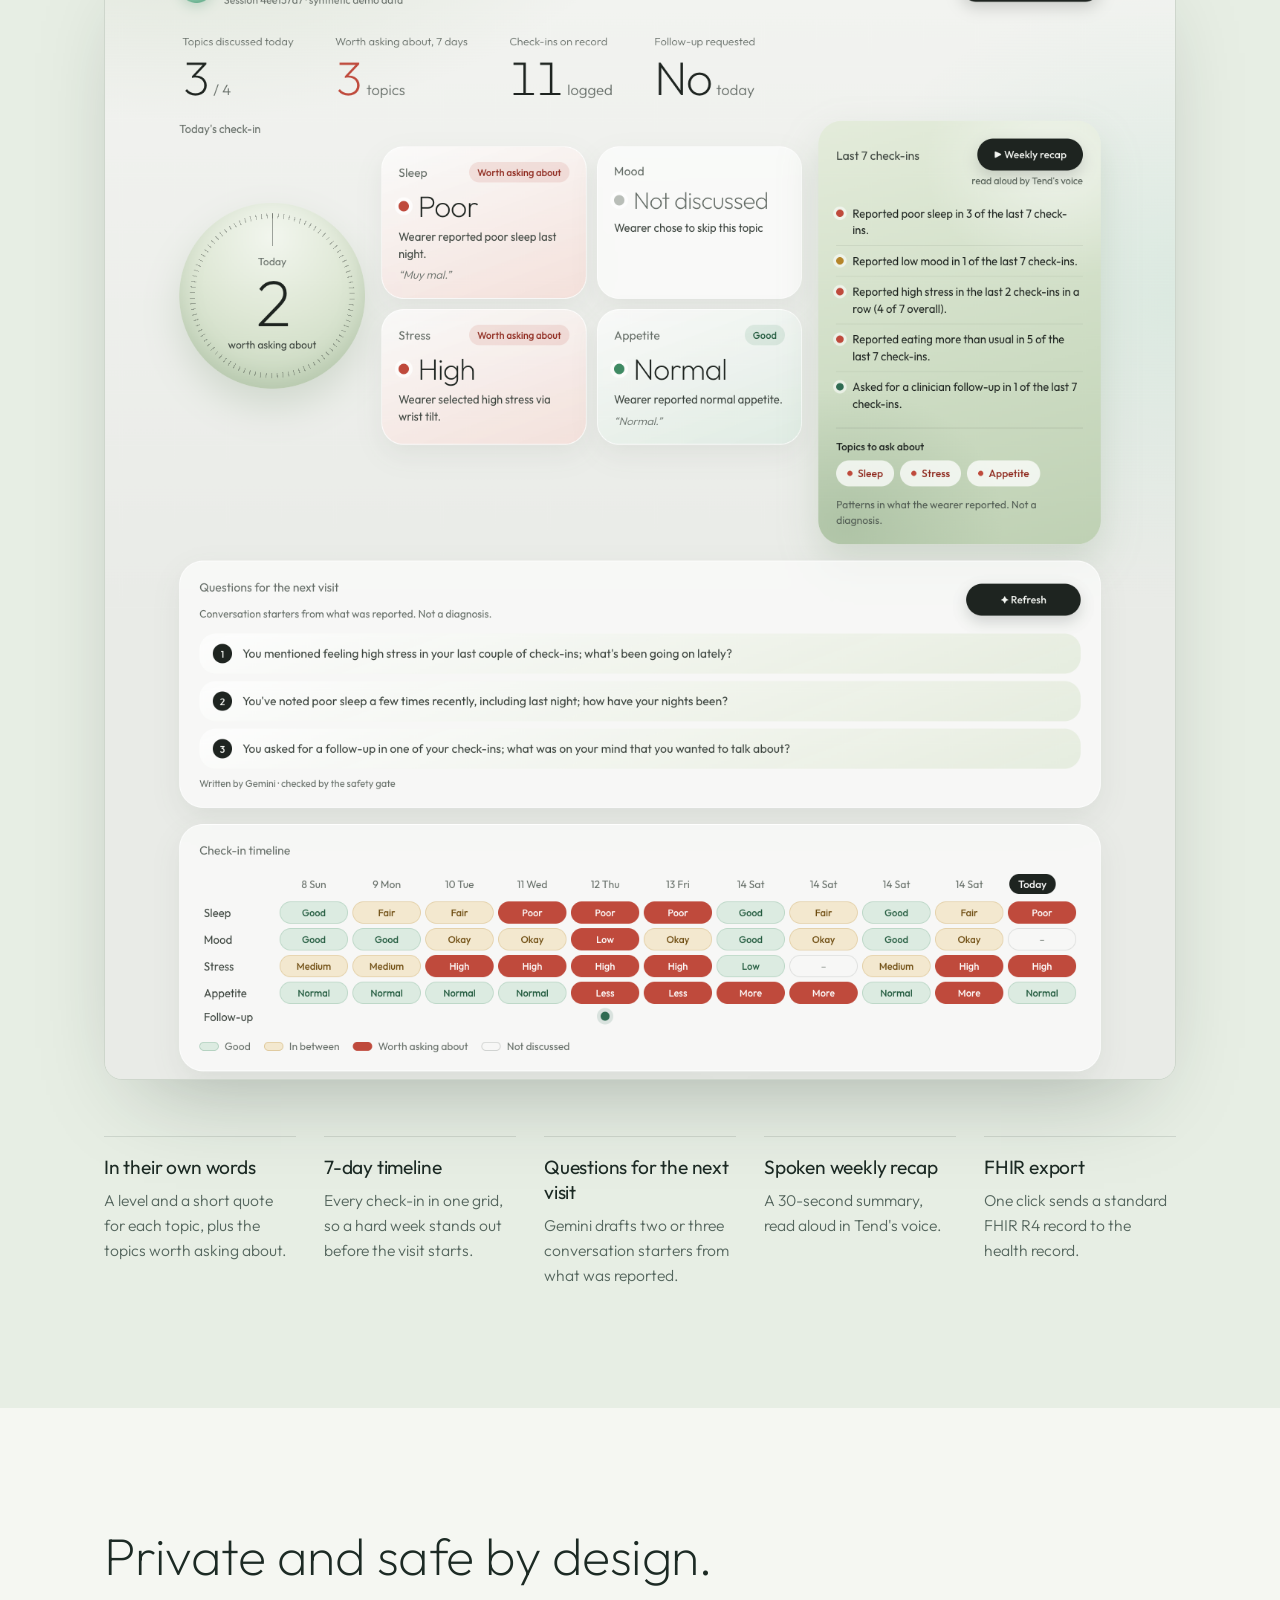
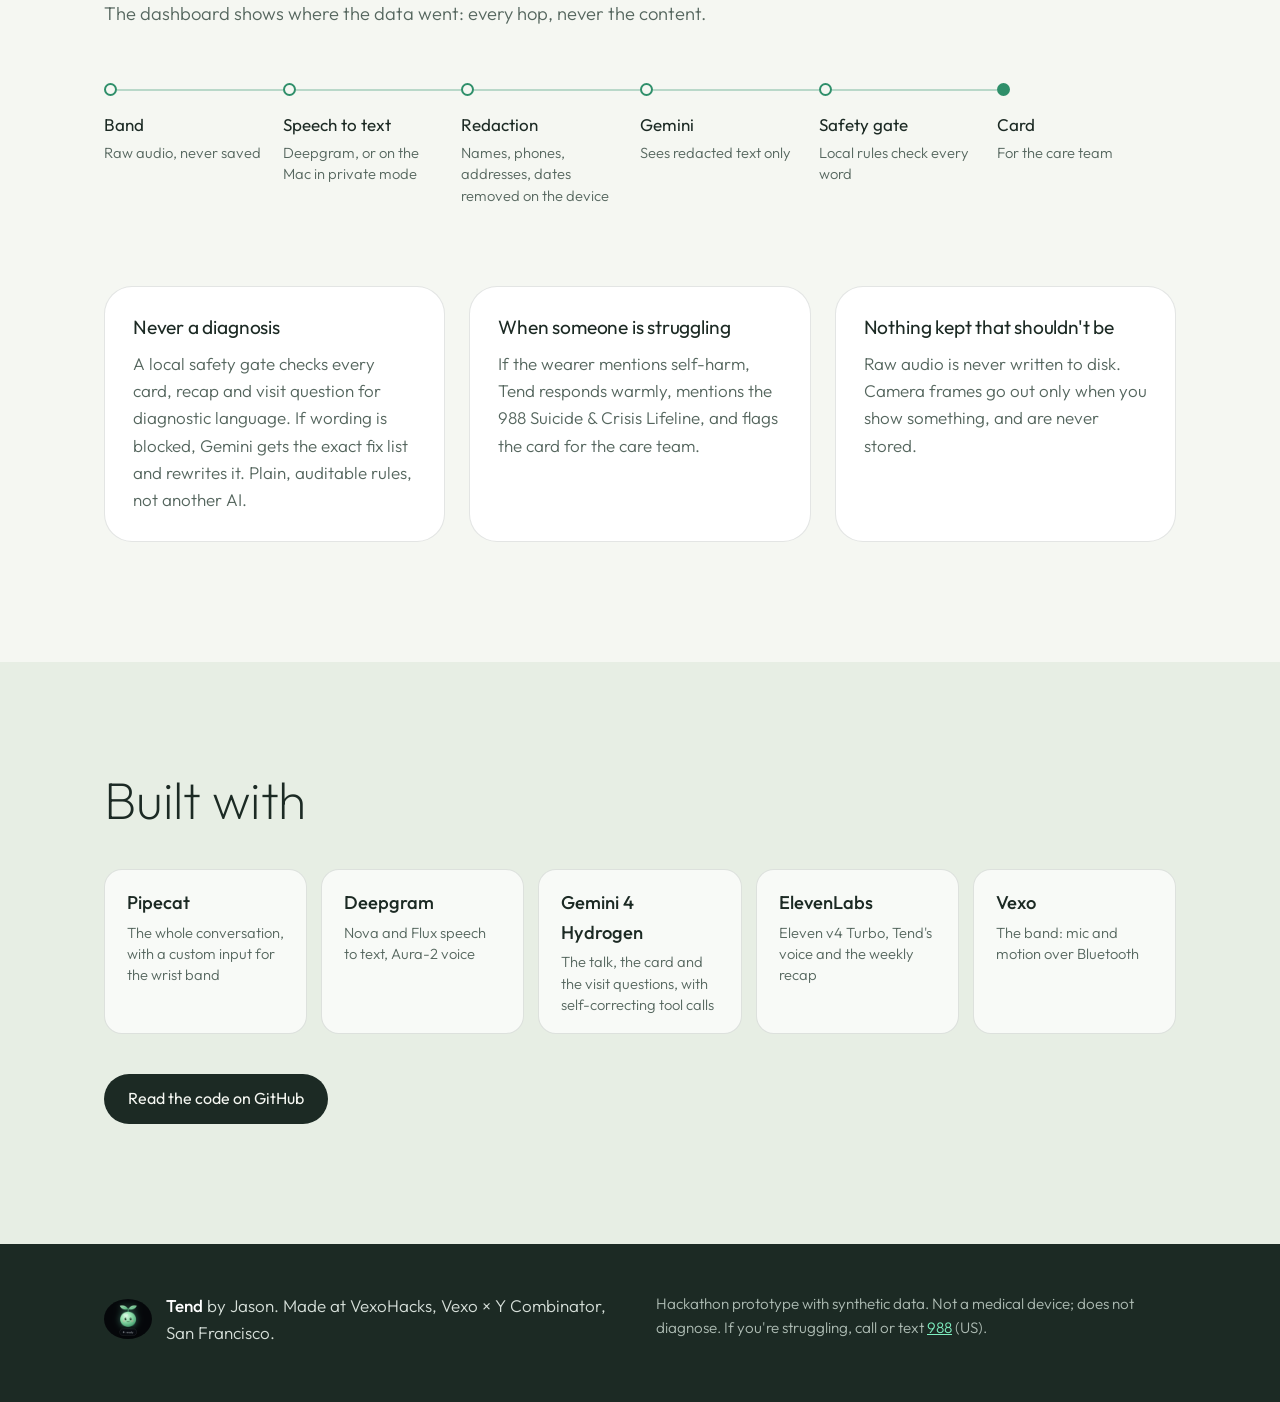
==== commit 8dbfb3b5: "Byline: by Jason Co-Authored-By: Claude Opus 5.5 <noreply@anthropic.com>" ====
--- a/site/index.html
+++ b/site/index.html
@@ -190,7 +190,7 @@
   <div class="wrap foot-inner">
     <div class="foot-brand">
       <img src="assets/sprout-ready.png" alt="" width="48" height="40">
-      <p><b>Tend</b>. Made at VexoHacks, Vexo × Y Combinator, San Francisco.</p>
+      <p><b>Tend</b> by Jason. Made at VexoHacks, Vexo × Y Combinator, San Francisco.</p>
     </div>
     <p class="disclaimer">Hackathon prototype with synthetic data. Not a medical device; does not diagnose. If you're struggling, call or text <a href="tel:988">988</a> (US).</p>
   </div>
